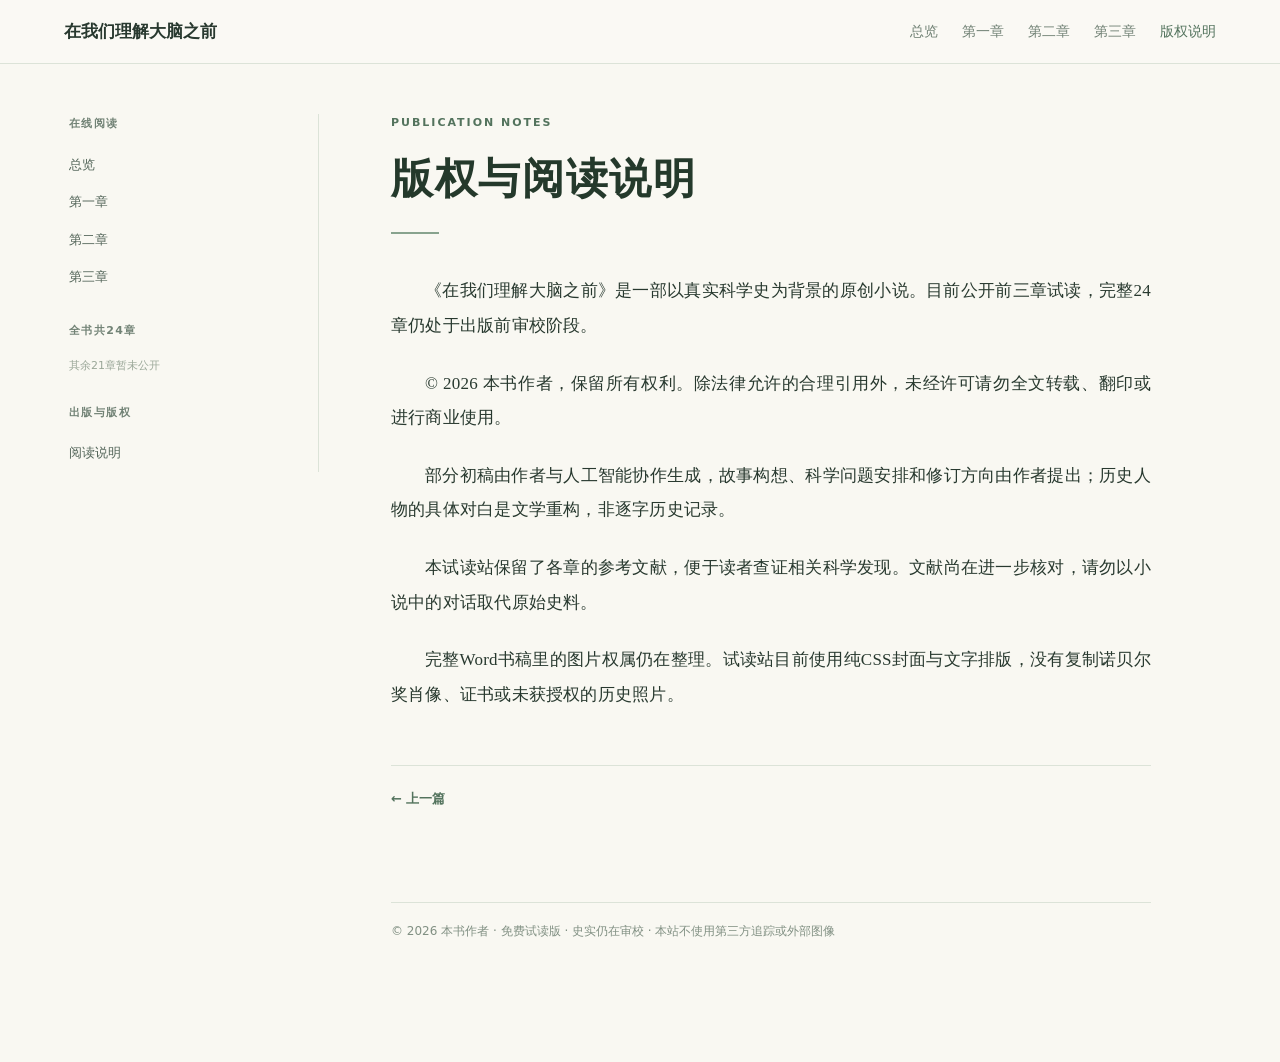
==== docs/brain-novel/about.html @ 2ee78c42 "Publish Quarto brain-novel three-chapter preview site" ====
<!doctype html>
<html lang="zh-CN"><head><meta charset="UTF-8"/><meta name="viewport" content="width=device-width, initial-scale=1"/>
<title>阅读说明 · 在我们理解大脑之前</title><meta name="description" content="一个博士生穿越百年神经科学——以真实科学史为背景的原创小说，前3章免费试读。"/>
<meta name="theme-color" content="#304d3a"/><link rel="stylesheet" href="book.css"/></head>
<body><a class="skip" href="#content">跳转至正文</a><header class="topbar"><div class="topbar-inner">
<a class="brand" href="index.html">在我们理解大脑之前</a><div class="toplinks"><a href="index.html" class="">总览</a><a href="ch01.html" class="">第一章</a><a href="ch02.html" class="">第二章</a><a href="ch03.html" class="">第三章</a><a href="about.html" class="active">版权说明</a></div></div></header>
<div class="layout"><aside class="sidenav" aria-label="试读目录"><div class="nav-label">在线阅读</div><a href="index.html" class="">总览</a><a href="ch01.html" class="">第一章</a><a href="ch02.html" class="">第二章</a><a href="ch03.html" class="">第三章</a><div class="nav-label">全书共24章</div><span class="small">其余21章暂未公开</span><div class="nav-label">出版与版权</div><a href="about.html">阅读说明</a></aside>
<main id="content"><div class="overline">PUBLICATION NOTES</div><h1 class="chapter-name">版权与阅读说明</h1><div class="chapter-rule"></div>
<div class="prose"><p>《在我们理解大脑之前》是一部以真实科学史为背景的原创小说。目前公开前三章试读，完整24章仍处于出版前审校阶段。</p>
<p>© 2026 本书作者，保留所有权利。除法律允许的合理引用外，未经许可请勿全文转载、翻印或进行商业使用。</p>
<p>部分初稿由作者与人工智能协作生成，故事构想、科学问题安排和修订方向由作者提出；历史人物的具体对白是文学重构，非逐字历史记录。</p>
<p>本试读站保留了各章的参考文献，便于读者查证相关科学发现。文献尚在进一步核对，请勿以小说中的对话取代原始史料。</p>
<p>完整Word书稿里的图片权属仍在整理。试读站目前使用纯CSS封面与文字排版，没有复制诺贝尔奖肖像、证书或未获授权的历史照片。</p>
</div><nav class="endnav"><a href="ch03.html">← 上一篇</a><span></span></nav><footer class="footer">© 2026 本书作者 · 免费试读版 · 史实仍在审校 · 本站不使用第三方追踪或外部图像</footer></main></div>
</body></html>
---- docs/brain-novel/book.css ----
/* Dedicated, original site typography—no third-party images, scripts, fonts. */
:root{--ink:#28392f;--muted:#718275;--paper:#f9f8f2;--panel:#fffefa;--line:#dce3d8;--accent:#53735d;--accentlight:#ecf1e8;--sans:"Noto Sans CJK SC","PingFang SC","Microsoft YaHei",system-ui,sans-serif;--serif:"Source Han Serif SC","Noto Serif CJK SC","Songti SC","SimSun",serif}
*{box-sizing:border-box}html{scroll-behavior:smooth}body{margin:0;background:var(--paper);color:var(--ink);font-family:var(--serif);-webkit-font-smoothing:antialiased}
a{color:var(--accent);text-underline-offset:3px}a:hover{color:#243e2b}
.topbar{height:64px;background:rgba(250,249,244,.94);position:sticky;top:0;z-index:9;backdrop-filter:blur(12px);border-bottom:1px solid var(--line);font:14px var(--sans)}
.topbar-inner{max-width:1200px;height:100%;margin:auto;padding:0 24px;display:flex;align-items:center;justify-content:space-between;gap:20px}.brand{font-family:var(--serif);font-weight:700;font-size:17px;text-decoration:none;color:var(--ink);white-space:nowrap}.toplinks{display:flex;align-items:center;gap:24px}.toplinks a{text-decoration:none;color:var(--muted)}.toplinks a.active,.toplinks a:hover{color:var(--accent)}
.layout{max-width:1190px;margin:0 auto;display:grid;grid-template-columns:250px minmax(0,760px);gap:72px;padding:50px 24px 120px}.sidenav{position:sticky;align-self:start;top:112px;max-height:calc(100vh - 140px);overflow:auto;font:13px/1.8 var(--sans);padding-right:16px;border-right:1px solid var(--line)}.nav-label{font-size:11px;font-weight:750;color:var(--muted);letter-spacing:.13em;margin:26px 0 12px}.nav-label:first-child{margin-top:0}.sidenav a{display:block;padding:7px 10px;margin-left:-10px;border-radius:7px;text-decoration:none;color:#526458}.sidenav a.active{color:#30583c;background:var(--accentlight);font-weight:700}.sidenav .disabled{display:block;padding:6px 10px;color:#a6aea4}.sidenav .small{font-size:11px;color:#9aa798}
main{min-width:0}.overline{font:700 11px/1.6 var(--sans);letter-spacing:.18em;color:var(--accent);text-transform:uppercase}.chapter-name{font-size:42px;font-weight:700;line-height:1.4;letter-spacing:.04em;margin:18px 0 12px;color:#24392b}.subtitle{font:15px/1.7 var(--sans);color:#708173;margin-bottom:42px}.chapter-rule{width:48px;height:2px;background:#88a38e;margin:24px 0 40px}.prose{font-size:17px;line-height:2.05;letter-spacing:.013em}.prose p{margin:0 0 1.32em;text-align:justify;text-indent:2em}.prose hr{border:0;margin:44px auto;width:54px;height:1px;background:#8fa494}.prose hr:after{content:'✦';font-size:13px;position:relative;top:-15px;left:21px;background:var(--paper);color:#748d75;padding:0 6px}.footnotes{border-top:1px solid var(--line);padding-top:26px;margin-top:70px}.footnotes h2{font:700 18px var(--sans);margin:0 0 20px}.footnotes p{font:13px/1.85 var(--sans);text-indent:0;margin:0 0 12px;color:#4e6053}.refs{font:12px/1.7 var(--sans);padding-left:0;list-style:none;color:#586b5e}.refs li{margin:0 0 8px;overflow-wrap:anywhere}.footnote-note{font:12px/1.8 var(--sans);color:var(--muted)}.endnav{display:flex;justify-content:space-between;border-top:1px solid var(--line);margin-top:52px;padding:24px 0;gap:12px;font:13px var(--sans)}.endnav a{text-decoration:none;font-weight:600}.footer{border-top:1px solid var(--line);margin-top:70px;padding-top:18px;color:#819083;font:12px/1.8 var(--sans)}
/* Cover intentionally uses CSS geometry, not copied archival art */
.cover{background:#304d3a;min-height:480px;color:#e6ebdd;padding:60px 58px;position:relative;overflow:hidden;border-radius:2px;box-shadow:0 28px 44px rgba(34,60,42,.09);margin:4px 0 44px}.cover:before{content:'';position:absolute;inset:-190px -160px -140px 30%;background:repeating-radial-gradient(circle at 50% 58%,transparent 0 34px,rgba(230,240,225,.07) 35px 36px,transparent 37px 68px);transform:rotate(-19deg)}.cover:after{content:'';position:absolute;left:45%;top:-30%;height:180%;border-left:1px solid rgba(231,241,229,.25);transform:rotate(19deg)}.cover-small{position:relative;z-index:1;font:700 12px var(--sans);letter-spacing:.26em;color:#c5d3bf}.cover-title{position:relative;z-index:1;font-weight:700;letter-spacing:.11em;font-size:clamp(37px,5vw,58px);line-height:1.5;margin:46px 0 26px;max-width:430px}.cover-sub{position:relative;z-index:1;font:15px/2 var(--sans);color:#cdd9c5}.cover-bottom{position:absolute;bottom:54px;left:58px;font:12px var(--sans);letter-spacing:.15em;color:#adc3aa}
.lead{font-size:18px;line-height:2.1;margin:30px 0 35px}.info{background:var(--accentlight);border-left:2px solid #98b09b;padding:17px 20px;font:13px/1.8 var(--sans);color:#516957;margin:28px 0}.section-heading{font:700 19px var(--sans);margin:45px 0 22px}.chapter-teaser{border-bottom:1px solid var(--line);padding:18px 0;display:flex;gap:14px;justify-content:space-between;font:15px var(--sans)}.chapter-teaser a{text-decoration:none;font-weight:650}.chapter-teaser small{display:block;color:var(--muted);margin-top:7px;line-height:1.6}.chip{font:11px var(--sans);color:#517359;background:#e6ede3;border-radius:20px;padding:5px 9px;align-self:center;white-space:nowrap}.chip.locked{background:#f0efe7;color:#8a9188}.skip{position:absolute;left:-9999px}.skip:focus{left:12px;top:12px;padding:12px;background:white;z-index:100}
@media(max-width:920px){.layout{grid-template-columns:1fr;gap:0;padding:34px 26px 80px}.sidenav{display:none}.topbar-inner{padding:0 18px}.chapter-name{font-size:36px}.cover{min-height:440px;padding:48px 38px}.cover-bottom{left:38px}.prose{font-size:16px;line-height:2.05}}
@media(max-width:560px){.topbar{height:58px}.toplinks{gap:12px;font-size:12px}.toplinks a:not(.keep){display:none}.layout{padding:28px 18px 60px}.chapter-name{font-size:30px}.cover{min-height:390px;padding:38px 28px}.cover-title{font-size:37px;margin-top:34px}.cover-bottom{left:28px;bottom:36px}.prose{font-size:16px;line-height:2.02;letter-spacing:0}.chapter-teaser{align-items:center}.subtitle{font-size:13px}}
/* Quarto-generated book styling applied after GitHub Actions rebuild */
#quarto-content p{font-family:var(--serif);line-height:2.04;font-size:1.05rem}#quarto-content h1,#quarto-content h2{font-family:var(--serif)}#quarto-content .page-columns{max-width:1250px}.sidebar{font-family:var(--sans)}.quarto-title-block .title{letter-spacing:.08em}
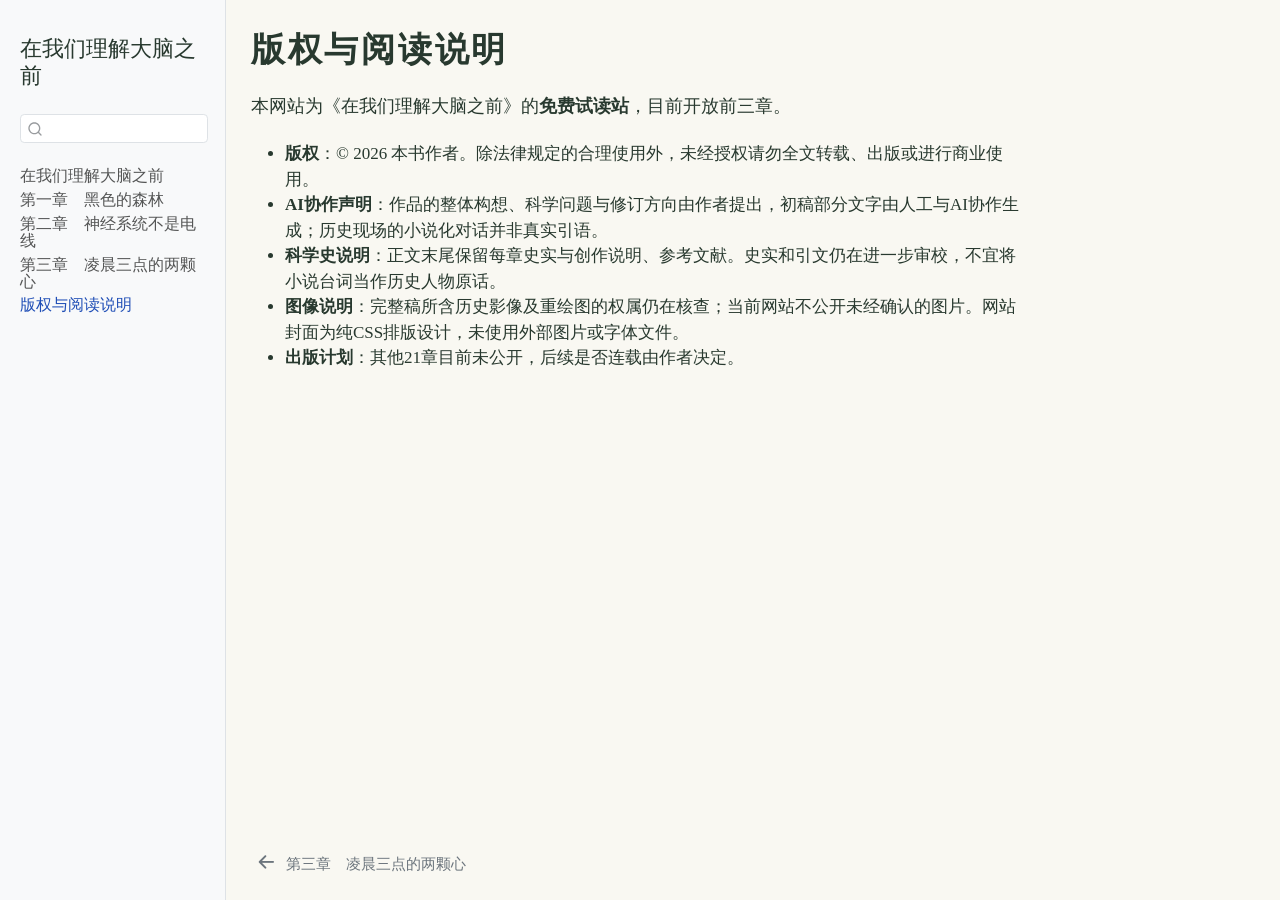
==== commit 34fda54e: "Build Quarto preview of brain novel" ====
--- a/docs/brain-novel/about.html
+++ b/docs/brain-novel/about.html
@@ -1,15 +1,600 @@
-<!doctype html>
-<html lang="zh-CN"><head><meta charset="UTF-8"/><meta name="viewport" content="width=device-width, initial-scale=1"/>
-<title>阅读说明 · 在我们理解大脑之前</title><meta name="description" content="一个博士生穿越百年神经科学——以真实科学史为背景的原创小说，前3章免费试读。"/>
-<meta name="theme-color" content="#304d3a"/><link rel="stylesheet" href="book.css"/></head>
-<body><a class="skip" href="#content">跳转至正文</a><header class="topbar"><div class="topbar-inner">
-<a class="brand" href="index.html">在我们理解大脑之前</a><div class="toplinks"><a href="index.html" class="">总览</a><a href="ch01.html" class="">第一章</a><a href="ch02.html" class="">第二章</a><a href="ch03.html" class="">第三章</a><a href="about.html" class="active">版权说明</a></div></div></header>
-<div class="layout"><aside class="sidenav" aria-label="试读目录"><div class="nav-label">在线阅读</div><a href="index.html" class="">总览</a><a href="ch01.html" class="">第一章</a><a href="ch02.html" class="">第二章</a><a href="ch03.html" class="">第三章</a><div class="nav-label">全书共24章</div><span class="small">其余21章暂未公开</span><div class="nav-label">出版与版权</div><a href="about.html">阅读说明</a></aside>
-<main id="content"><div class="overline">PUBLICATION NOTES</div><h1 class="chapter-name">版权与阅读说明</h1><div class="chapter-rule"></div>
-<div class="prose"><p>《在我们理解大脑之前》是一部以真实科学史为背景的原创小说。目前公开前三章试读，完整24章仍处于出版前审校阶段。</p>
-<p>© 2026 本书作者，保留所有权利。除法律允许的合理引用外，未经许可请勿全文转载、翻印或进行商业使用。</p>
-<p>部分初稿由作者与人工智能协作生成，故事构想、科学问题安排和修订方向由作者提出；历史人物的具体对白是文学重构，非逐字历史记录。</p>
-<p>本试读站保留了各章的参考文献，便于读者查证相关科学发现。文献尚在进一步核对，请勿以小说中的对话取代原始史料。</p>
-<p>完整Word书稿里的图片权属仍在整理。试读站目前使用纯CSS封面与文字排版，没有复制诺贝尔奖肖像、证书或未获授权的历史照片。</p>
-</div><nav class="endnav"><a href="ch03.html">← 上一篇</a><span></span></nav><footer class="footer">© 2026 本书作者 · 免费试读版 · 史实仍在审校 · 本站不使用第三方追踪或外部图像</footer></main></div>
+<!DOCTYPE html>
+<html xmlns="http://www.w3.org/1999/xhtml" lang="zh-Hans" xml:lang="zh-Hans"><head>
+
+<meta charset="utf-8">
+<meta name="generator" content="quarto-1.10.19">
+
+<meta name="viewport" content="width=device-width, initial-scale=1.0, user-scalable=yes">
+
+<meta name="description" content="一部以真实科学史为背景的原创小说。在线开放前三章试读，完整24章尚未公开。">
+
+<title>版权与阅读说明 – 在我们理解大脑之前</title>
+<style>
+/* Default styles provided by pandoc.
+** See https://pandoc.org/MANUAL.html#variables-for-html for config info.
+*/
+span.smallcaps{font-variant: small-caps;}
+div.columns{display: flex; gap: 1.5em;}
+div.column{flex: auto;}
+@media screen {
+div.columns{gap: min(4vw, 1.5em);}
+div.column{overflow-x: auto;}
+}
+div.hanging-indent{margin-left: 1.5em; text-indent: -1.5em;}
+ul.task-list{list-style: none;}
+ul.task-list li input[type="checkbox"] {
+  width: 0.8em;
+  margin: 0 0.8em 0.2em -1em; /* quarto-specific, see https://github.com/quarto-dev/quarto-cli/issues/4556 */ 
+  vertical-align: middle;
+}
+</style>
+
+
+<script src="site_libs/quarto-nav/quarto-nav.js"></script>
+<script src="site_libs/quarto-nav/headroom.min.js"></script>
+<script src="site_libs/clipboard/clipboard.min.js"></script>
+<script src="site_libs/quarto-search/autocomplete.umd.js"></script>
+<script src="site_libs/quarto-search/fuse.min.js"></script>
+<script src="site_libs/quarto-search/quarto-search.js"></script>
+<meta name="quarto:offset" content="./">
+<link href="./ch03.html" rel="prev">
+<script src="site_libs/quarto-html/quarto.js" type="module"></script>
+<script src="site_libs/quarto-html/tabsets/tabsets.js" type="module"></script>
+<script src="site_libs/quarto-html/popper.min.js"></script>
+<script src="site_libs/quarto-html/tippy.umd.min.js"></script>
+<script src="site_libs/quarto-html/anchor.min.js"></script>
+<link href="site_libs/quarto-html/tippy.css" rel="stylesheet">
+<link href="site_libs/quarto-html/quarto-syntax-highlighting-bf27225e3a48a9273f3daa8f8e829971.css" rel="stylesheet" id="quarto-text-highlighting-styles">
+<script src="site_libs/bootstrap/bootstrap.min.js"></script>
+<link href="site_libs/bootstrap/bootstrap-icons.css" rel="stylesheet">
+<link href="site_libs/bootstrap/bootstrap-ec3878898bf37463fae59faabc695f0f.min.css" rel="stylesheet" append-hash="true" id="quarto-bootstrap" data-mode="light">
+<script id="quarto-search-options" type="application/json">{
+  "location": "sidebar",
+  "copy-button": false,
+  "collapse-after": 3,
+  "panel-placement": "start",
+  "type": "textbox",
+  "limit": 50,
+  "keyboard-shortcut": [
+    "f",
+    "/",
+    "s"
+  ],
+  "show-item-context": false,
+  "language": {
+    "search-no-results-text": "没有结果",
+    "search-matching-documents-text": "匹配的文档",
+    "search-copy-link-title": "复制搜索链接",
+    "search-hide-matches-text": "隐藏其它匹配结果",
+    "search-more-match-text": "更多匹配结果",
+    "search-more-matches-text": "更多匹配结果",
+    "search-clear-button-title": "清除",
+    "search-text-placeholder": "",
+    "search-detached-cancel-button-title": "取消",
+    "search-submit-button-title": "提交",
+    "search-label": "搜索"
+  }
+}</script>
+<style>html{ scroll-behavior: smooth; }</style>
+
+
+<link rel="stylesheet" href="book.css">
+</head>
+
+<body class="nav-sidebar docked quarto-light">
+
+<div id="quarto-search-results"></div>
+  <header id="quarto-header" class="headroom fixed-top">
+  <nav class="quarto-secondary-nav">
+    <div class="container-fluid d-flex">
+      <button type="button" class="quarto-btn-toggle btn" data-bs-toggle="collapse" role="button" data-bs-target=".quarto-sidebar-collapse-item" aria-controls="quarto-sidebar" aria-expanded="false" aria-label="展开或折叠侧边栏导航" onclick="if (window.quartoToggleHeadroom) { window.quartoToggleHeadroom(); }">
+        <i class="bi bi-layout-text-sidebar-reverse"></i>
+      </button>
+        <nav class="quarto-page-breadcrumbs" aria-label="breadcrumb"><ol class="breadcrumb"><li class="breadcrumb-item"><a href="./about.html"><span class="chapter-title">版权与阅读说明</span></a></li></ol></nav>
+        <a class="flex-grow-1" role="navigation" data-bs-toggle="collapse" data-bs-target=".quarto-sidebar-collapse-item" aria-controls="quarto-sidebar" aria-expanded="false" aria-label="展开或折叠侧边栏导航" onclick="if (window.quartoToggleHeadroom) { window.quartoToggleHeadroom(); }">      
+        </a>
+      <button type="button" class="btn quarto-search-button" aria-label="搜索" onclick="window.quartoOpenSearch();">
+        <i class="bi bi-search"></i>
+      </button>
+    </div>
+  </nav>
+</header>
+<!-- content -->
+<div id="quarto-content" class="quarto-container page-columns page-rows-contents page-layout-article">
+<!-- sidebar -->
+  <nav id="quarto-sidebar" class="sidebar collapse collapse-horizontal quarto-sidebar-collapse-item sidebar-navigation docked overflow-auto">
+    <div class="pt-lg-2 mt-2 text-left sidebar-header">
+    <div class="sidebar-title mb-0 py-0">
+      <a href="./">在我们理解大脑之前</a> 
+    </div>
+      </div>
+        <div class="mt-2 flex-shrink-0 align-items-center">
+        <div class="sidebar-search">
+        <div id="quarto-search" class="" title="搜索"></div>
+        </div>
+        </div>
+    <div class="sidebar-menu-container"> 
+    <ul class="list-unstyled mt-1">
+        <li class="sidebar-item">
+  <div class="sidebar-item-container"> 
+  <a href="./index.html" class="sidebar-item-text sidebar-link"><span class="chapter-title">在我们理解大脑之前</span></a>
+  </div>
+</li>
+        <li class="sidebar-item">
+  <div class="sidebar-item-container"> 
+  <a href="./ch01.html" class="sidebar-item-text sidebar-link"><span class="chapter-title">第一章　黑色的森林</span></a>
+  </div>
+</li>
+        <li class="sidebar-item">
+  <div class="sidebar-item-container"> 
+  <a href="./ch02.html" class="sidebar-item-text sidebar-link"><span class="chapter-title">第二章　神经系统不是电线</span></a>
+  </div>
+</li>
+        <li class="sidebar-item">
+  <div class="sidebar-item-container"> 
+  <a href="./ch03.html" class="sidebar-item-text sidebar-link"><span class="chapter-title">第三章　凌晨三点的两颗心</span></a>
+  </div>
+</li>
+        <li class="sidebar-item">
+  <div class="sidebar-item-container"> 
+  <a href="./about.html" class="sidebar-item-text sidebar-link active"><span class="chapter-title">版权与阅读说明</span></a>
+  </div>
+</li>
+    </ul>
+    </div>
+</nav>
+<div id="quarto-sidebar-glass" class="quarto-sidebar-collapse-item" data-bs-toggle="collapse" data-bs-target=".quarto-sidebar-collapse-item"></div>
+<!-- margin-sidebar -->
+    <div id="quarto-margin-sidebar" class="sidebar margin-sidebar zindex-bottom">
+        
+    </div>
+<!-- main -->
+<main class="content" id="quarto-document-content">
+
+<header id="title-block-header" class="quarto-title-block default">
+<div class="quarto-title">
+<h1 class="title"><span class="chapter-title">版权与阅读说明</span></h1>
+</div>
+
+
+
+<div class="quarto-title-meta">
+
+    
+  
+    
+  </div>
+  
+
+
+</header>
+
+
+<p>本网站为《在我们理解大脑之前》的<strong>免费试读站</strong>，目前开放前三章。</p>
+<ul>
+<li><strong>版权</strong>：© 2026 本书作者。除法律规定的合理使用外，未经授权请勿全文转载、出版或进行商业使用。</li>
+<li><strong>AI协作声明</strong>：作品的整体构想、科学问题与修订方向由作者提出，初稿部分文字由人工与AI协作生成；历史现场的小说化对话并非真实引语。</li>
+<li><strong>科学史说明</strong>：正文末尾保留每章史实与创作说明、参考文献。史实和引文仍在进一步审校，不宜将小说台词当作历史人物原话。</li>
+<li><strong>图像说明</strong>：完整稿所含历史影像及重绘图的权属仍在核查；当前网站不公开未经确认的图片。网站封面为纯CSS排版设计，未使用外部图片或字体文件。</li>
+<li><strong>出版计划</strong>：其他21章目前未公开，后续是否连载由作者决定。</li>
+</ul>
+
+
+
+</main> <!-- /main -->
+<script id="quarto-html-after-body" type="application/javascript">
+  window.document.addEventListener("DOMContentLoaded", function (event) {
+    const icon = "";
+    const anchorJS = new window.AnchorJS();
+    anchorJS.options = {
+      placement: 'right',
+      icon: icon
+    };
+    anchorJS.add('.anchored');
+    const isCodeAnnotation = (el) => {
+      for (const clz of el.classList) {
+        if (clz.startsWith('code-annotation-')) {                     
+          return true;
+        }
+      }
+      return false;
+    }
+    const onCopySuccess = function(e) {
+      // button target
+      const button = e.trigger;
+      // don't keep focus
+      button.blur();
+      // flash "checked"
+      button.classList.add('code-copy-button-checked');
+      var currentTitle = button.getAttribute("title");
+      button.setAttribute("title", "已复制");
+      let tooltip;
+      if (window.bootstrap) {
+        button.setAttribute("data-bs-toggle", "tooltip");
+        button.setAttribute("data-bs-placement", "left");
+        button.setAttribute("data-bs-title", "已复制");
+        tooltip = new bootstrap.Tooltip(button, 
+          { trigger: "manual", 
+            customClass: "code-copy-button-tooltip",
+            offset: [0, -8]});
+        tooltip.show();    
+      }
+      setTimeout(function() {
+        if (tooltip) {
+          tooltip.hide();
+          button.removeAttribute("data-bs-title");
+          button.removeAttribute("data-bs-toggle");
+          button.removeAttribute("data-bs-placement");
+        }
+        button.setAttribute("title", currentTitle);
+        button.classList.remove('code-copy-button-checked');
+      }, 1000);
+      // clear code selection
+      e.clearSelection();
+    }
+    const getTextToCopy = function(trigger) {
+      const outerScaffold = trigger.parentElement.cloneNode(true);
+      const codeEl = outerScaffold.querySelector('code');
+      for (const childEl of codeEl.children) {
+        if (isCodeAnnotation(childEl)) {
+          childEl.remove();
+        }
+      }
+      return codeEl.innerText;
+    }
+    const clipboard = new window.ClipboardJS('.code-copy-button:not([data-in-quarto-modal])', {
+      text: getTextToCopy
+    });
+    clipboard.on('success', onCopySuccess);
+    if (window.document.getElementById('quarto-embedded-source-code-modal')) {
+      const clipboardModal = new window.ClipboardJS('.code-copy-button[data-in-quarto-modal]', {
+        text: getTextToCopy,
+        container: window.document.getElementById('quarto-embedded-source-code-modal')
+      });
+      clipboardModal.on('success', onCopySuccess);
+    }
+      var localhostRegex = new RegExp(/^(?:http|https):\/\/localhost\:?[0-9]*\//);
+      var mailtoRegex = new RegExp(/^mailto:/);
+        var filterRegex = new RegExp('/' + window.location.host + '/');
+      var isInternal = (href) => {
+          return filterRegex.test(href) || localhostRegex.test(href) || mailtoRegex.test(href);
+      }
+      // Inspect non-navigation links and adorn them if external
+     var links = window.document.querySelectorAll('a[href]:not(.nav-link):not(.navbar-brand):not(.toc-action):not(.sidebar-link):not(.sidebar-item-toggle):not(.pagination-link):not(.no-external):not([aria-hidden]):not(.dropdown-item):not(.quarto-navigation-tool):not(.about-link)');
+      for (var i=0; i<links.length; i++) {
+        const link = links[i];
+        if (!isInternal(link.href)) {
+          // undo the damage that might have been done by quarto-nav.js in the case of
+          // links that we want to consider external
+          if (link.dataset.originalHref !== undefined) {
+            link.href = link.dataset.originalHref;
+          }
+        }
+      }
+    function tippyHover(el, contentFn, onTriggerFn, onUntriggerFn) {
+      const config = {
+        allowHTML: true,
+        maxWidth: 500,
+        delay: 100,
+        arrow: false,
+        appendTo: function(el) {
+            return el.parentElement;
+        },
+        interactive: true,
+        interactiveBorder: 10,
+        theme: 'quarto',
+        placement: 'bottom-start',
+      };
+      if (contentFn) {
+        config.content = contentFn;
+      }
+      if (onTriggerFn) {
+        config.onTrigger = onTriggerFn;
+      }
+      if (onUntriggerFn) {
+        config.onUntrigger = onUntriggerFn;
+      }
+      window.tippy(el, config); 
+    }
+    const noterefs = window.document.querySelectorAll('a[role="doc-noteref"]');
+    for (var i=0; i<noterefs.length; i++) {
+      const ref = noterefs[i];
+      tippyHover(ref, function() {
+        // use id or data attribute instead here
+        let href = ref.getAttribute('data-footnote-href') || ref.getAttribute('href');
+        try { href = new URL(href).hash; } catch {}
+        const id = href.replace(/^#\/?/, "");
+        const note = window.document.getElementById(id);
+        if (note) {
+          return note.innerHTML;
+        } else {
+          return "";
+        }
+      });
+    }
+    const xrefs = window.document.querySelectorAll('a.quarto-xref');
+    const processXRef = (id, note) => {
+      // Strip column container classes
+      const stripColumnClz = (el) => {
+        el.classList.remove("page-full", "page-columns");
+        if (el.children) {
+          for (const child of el.children) {
+            stripColumnClz(child);
+          }
+        }
+      }
+      stripColumnClz(note)
+      if (id === null || id.startsWith('sec-')) {
+        // Special case sections, only their first couple elements
+        const container = document.createElement("div");
+        if (note.children && note.children.length > 2) {
+          container.appendChild(note.children[0].cloneNode(true));
+          for (let i = 1; i < note.children.length; i++) {
+            const child = note.children[i];
+            if (child.tagName === "P" && child.innerText === "") {
+              continue;
+            } else {
+              container.appendChild(child.cloneNode(true));
+              break;
+            }
+          }
+          if (window.Quarto?.typesetMath) {
+            window.Quarto.typesetMath(container);
+          }
+          return container.innerHTML
+        } else {
+          if (window.Quarto?.typesetMath) {
+            window.Quarto.typesetMath(note);
+          }
+          return note.innerHTML;
+        }
+      } else {
+        // Remove any anchor links if they are present
+        const anchorLink = note.querySelector('a.anchorjs-link');
+        if (anchorLink) {
+          anchorLink.remove();
+        }
+        if (window.Quarto?.typesetMath) {
+          window.Quarto.typesetMath(note);
+        }
+        if (note.classList.contains("callout")) {
+          return note.outerHTML;
+        } else {
+          return note.innerHTML;
+        }
+      }
+    }
+    for (var i=0; i<xrefs.length; i++) {
+      const xref = xrefs[i];
+      tippyHover(xref, undefined, function(instance) {
+        instance.disable();
+        let url = xref.getAttribute('href');
+        let hash = undefined; 
+        if (url.startsWith('#')) {
+          hash = url;
+        } else {
+          try { hash = new URL(url).hash; } catch {}
+        }
+        if (hash) {
+          const id = hash.replace(/^#\/?/, "");
+          const note = window.document.getElementById(id);
+          if (note !== null) {
+            try {
+              const html = processXRef(id, note.cloneNode(true));
+              instance.setContent(html);
+            } finally {
+              instance.enable();
+              instance.show();
+            }
+          } else {
+            // See if we can fetch this
+            fetch(url.split('#')[0])
+            .then(res => res.text())
+            .then(html => {
+              const parser = new DOMParser();
+              const htmlDoc = parser.parseFromString(html, "text/html");
+              const note = htmlDoc.getElementById(id);
+              if (note !== null) {
+                const html = processXRef(id, note);
+                instance.setContent(html);
+              } 
+            }).finally(() => {
+              instance.enable();
+              instance.show();
+            });
+          }
+        } else {
+          // See if we can fetch a full url (with no hash to target)
+          // This is a special case and we should probably do some content thinning / targeting
+          fetch(url)
+          .then(res => res.text())
+          .then(html => {
+            const parser = new DOMParser();
+            const htmlDoc = parser.parseFromString(html, "text/html");
+            const note = htmlDoc.querySelector('main.content');
+            if (note !== null) {
+              // This should only happen for chapter cross references
+              // (since there is no id in the URL)
+              // remove the first header
+              if (note.children.length > 0 && note.children[0].tagName === "HEADER") {
+                note.children[0].remove();
+              }
+              const html = processXRef(null, note);
+              instance.setContent(html);
+            } 
+          }).finally(() => {
+            instance.enable();
+            instance.show();
+          });
+        }
+      }, function(instance) {
+      });
+    }
+        let selectedAnnoteEl;
+        const selectorForAnnotation = ( cell, annotation) => {
+          let cellAttr = 'data-code-cell="' + cell + '"';
+          let lineAttr = 'data-code-annotation="' +  annotation + '"';
+          const selector = 'span[' + cellAttr + '][' + lineAttr + ']';
+          return selector;
+        }
+        const selectCodeLines = (annoteEl) => {
+          const doc = window.document;
+          const targetCell = annoteEl.getAttribute("data-target-cell");
+          const targetAnnotation = annoteEl.getAttribute("data-target-annotation");
+          const annoteSpan = window.document.querySelector(selectorForAnnotation(targetCell, targetAnnotation));
+          const lines = annoteSpan.getAttribute("data-code-lines").split(",");
+          const lineIds = lines.map((line) => {
+            return targetCell + "-" + line;
+          })
+          let top = null;
+          let height = null;
+          let parent = null;
+          if (lineIds.length > 0) {
+              //compute the position of the single el (top and bottom and make a div)
+              const el = window.document.getElementById(lineIds[0]);
+              top = el.offsetTop;
+              height = el.offsetHeight;
+              parent = el.parentElement.parentElement;
+            if (lineIds.length > 1) {
+              const lastEl = window.document.getElementById(lineIds[lineIds.length - 1]);
+              const bottom = lastEl.offsetTop + lastEl.offsetHeight;
+              height = bottom - top;
+            }
+            if (top !== null && height !== null && parent !== null) {
+              // cook up a div (if necessary) and position it 
+              let div = window.document.getElementById("code-annotation-line-highlight");
+              if (div === null) {
+                div = window.document.createElement("div");
+                div.setAttribute("id", "code-annotation-line-highlight");
+                div.style.position = 'absolute';
+                parent.appendChild(div);
+              }
+              div.style.top = top - 2 + "px";
+              div.style.height = height + 4 + "px";
+              div.style.left = 0;
+              let gutterDiv = window.document.getElementById("code-annotation-line-highlight-gutter");
+              if (gutterDiv === null) {
+                gutterDiv = window.document.createElement("div");
+                gutterDiv.setAttribute("id", "code-annotation-line-highlight-gutter");
+                gutterDiv.style.position = 'absolute';
+                const codeCell = window.document.getElementById(targetCell);
+                const gutter = codeCell.querySelector('.code-annotation-gutter');
+                gutter.appendChild(gutterDiv);
+              }
+              gutterDiv.style.top = top - 2 + "px";
+              gutterDiv.style.height = height + 4 + "px";
+            }
+            selectedAnnoteEl = annoteEl;
+          }
+        };
+        const unselectCodeLines = () => {
+          const elementsIds = ["code-annotation-line-highlight", "code-annotation-line-highlight-gutter"];
+          elementsIds.forEach((elId) => {
+            const div = window.document.getElementById(elId);
+            if (div) {
+              div.remove();
+            }
+          });
+          selectedAnnoteEl = undefined;
+        };
+          // Handle positioning of the toggle
+      window.addEventListener(
+        "resize",
+        throttle(() => {
+          elRect = undefined;
+          if (selectedAnnoteEl) {
+            selectCodeLines(selectedAnnoteEl);
+          }
+        }, 10)
+      );
+      function throttle(fn, ms) {
+      let throttle = false;
+      let timer;
+        return (...args) => {
+          if(!throttle) { // first call gets through
+              fn.apply(this, args);
+              throttle = true;
+          } else { // all the others get throttled
+              if(timer) clearTimeout(timer); // cancel #2
+              timer = setTimeout(() => {
+                fn.apply(this, args);
+                timer = throttle = false;
+              }, ms);
+          }
+        };
+      }
+        // Attach click handler to the DT
+        const annoteDls = window.document.querySelectorAll('dt[data-target-cell]');
+        for (const annoteDlNode of annoteDls) {
+          annoteDlNode.addEventListener('click', (event) => {
+            const clickedEl = event.target;
+            if (clickedEl !== selectedAnnoteEl) {
+              unselectCodeLines();
+              const activeEl = window.document.querySelector('dt[data-target-cell].code-annotation-active');
+              if (activeEl) {
+                activeEl.classList.remove('code-annotation-active');
+              }
+              selectCodeLines(clickedEl);
+              clickedEl.classList.add('code-annotation-active');
+            } else {
+              // Unselect the line
+              unselectCodeLines();
+              clickedEl.classList.remove('code-annotation-active');
+            }
+          });
+        }
+    const findCites = (el) => {
+      const parentEl = el.parentElement;
+      if (parentEl) {
+        const cites = parentEl.dataset.cites;
+        if (cites) {
+          return {
+            el,
+            cites: cites.split(' ')
+          };
+        } else {
+          return findCites(el.parentElement)
+        }
+      } else {
+        return undefined;
+      }
+    };
+    var bibliorefs = window.document.querySelectorAll('a[role="doc-biblioref"]');
+    for (var i=0; i<bibliorefs.length; i++) {
+      const ref = bibliorefs[i];
+      const citeInfo = findCites(ref);
+      if (citeInfo) {
+        tippyHover(citeInfo.el, function() {
+          var popup = window.document.createElement('div');
+          citeInfo.cites.forEach(function(cite) {
+            var citeDiv = window.document.createElement('div');
+            citeDiv.classList.add('hanging-indent');
+            citeDiv.classList.add('csl-entry');
+            var biblioDiv = window.document.getElementById('ref-' + cite);
+            if (biblioDiv) {
+              citeDiv.innerHTML = biblioDiv.innerHTML;
+            }
+            popup.appendChild(citeDiv);
+          });
+          return popup.innerHTML;
+        });
+      }
+    }
+  });
+  </script>
+<nav class="page-navigation">
+  <div class="nav-page nav-page-previous">
+      <a href="./ch03.html" class="pagination-link" aria-label="第三章　凌晨三点的两颗心">
+        <i class="bi bi-arrow-left-short"></i> <span class="nav-page-text"><span class="chapter-title">第三章　凌晨三点的两颗心</span></span>
+      </a>          
+  </div>
+  <div class="nav-page nav-page-next">
+  </div>
+</nav>
+</div> <!-- /content -->
+
+
+
+
+<script src="site_libs/quarto-html/zenscroll-min.js"></script>
 </body></html>
--- a/docs/brain-novel/site_libs/quarto-html/tippy.css
+++ b/docs/brain-novel/site_libs/quarto-html/tippy.css
@@ -0,0 +1 @@
+.tippy-box[data-animation=fade][data-state=hidden]{opacity:0}[data-tippy-root]{max-width:calc(100vw - 10px)}.tippy-box{position:relative;background-color:#333;color:#fff;border-radius:4px;font-size:14px;line-height:1.4;white-space:normal;outline:0;transition-property:transform,visibility,opacity}.tippy-box[data-placement^=top]>.tippy-arrow{bottom:0}.tippy-box[data-placement^=top]>.tippy-arrow:before{bottom:-7px;left:0;border-width:8px 8px 0;border-top-color:initial;transform-origin:center top}.tippy-box[data-placement^=bottom]>.tippy-arrow{top:0}.tippy-box[data-placement^=bottom]>.tippy-arrow:before{top:-7px;left:0;border-width:0 8px 8px;border-bottom-color:initial;transform-origin:center bottom}.tippy-box[data-placement^=left]>.tippy-arrow{right:0}.tippy-box[data-placement^=left]>.tippy-arrow:before{border-width:8px 0 8px 8px;border-left-color:initial;right:-7px;transform-origin:center left}.tippy-box[data-placement^=right]>.tippy-arrow{left:0}.tippy-box[data-placement^=right]>.tippy-arrow:before{left:-7px;border-width:8px 8px 8px 0;border-right-color:initial;transform-origin:center right}.tippy-box[data-inertia][data-state=visible]{transition-timing-function:cubic-bezier(.54,1.5,.38,1.11)}.tippy-arrow{width:16px;height:16px;color:#333}.tippy-arrow:before{content:"";position:absolute;border-color:transparent;border-style:solid}.tippy-content{position:relative;padding:5px 9px;z-index:1}
--- a/docs/brain-novel/site_libs/quarto-html/quarto-syntax-highlighting-bf27225e3a48a9273f3daa8f8e829971.css
+++ b/docs/brain-novel/site_libs/quarto-html/quarto-syntax-highlighting-bf27225e3a48a9273f3daa8f8e829971.css
@@ -0,0 +1,236 @@
+/* quarto syntax highlight colors */
+:root {
+  --quarto-hl-ot-color: #003B4F;
+  --quarto-hl-at-color: #657422;
+  --quarto-hl-ss-color: #20794D;
+  --quarto-hl-an-color: #5E5E5E;
+  --quarto-hl-fu-color: #4758AB;
+  --quarto-hl-st-color: #20794D;
+  --quarto-hl-cf-color: #003B4F;
+  --quarto-hl-op-color: #5E5E5E;
+  --quarto-hl-er-color: #AD0000;
+  --quarto-hl-bn-color: #AD0000;
+  --quarto-hl-al-color: #AD0000;
+  --quarto-hl-va-color: #111111;
+  --quarto-hl-bu-color: inherit;
+  --quarto-hl-ex-color: inherit;
+  --quarto-hl-pp-color: #AD0000;
+  --quarto-hl-in-color: #5E5E5E;
+  --quarto-hl-vs-color: #20794D;
+  --quarto-hl-wa-color: #5E5E5E;
+  --quarto-hl-do-color: #5E5E5E;
+  --quarto-hl-im-color: #00769E;
+  --quarto-hl-ch-color: #20794D;
+  --quarto-hl-dt-color: #AD0000;
+  --quarto-hl-fl-color: #AD0000;
+  --quarto-hl-co-color: #5E5E5E;
+  --quarto-hl-cv-color: #5E5E5E;
+  --quarto-hl-cn-color: #8f5902;
+  --quarto-hl-sc-color: #5E5E5E;
+  --quarto-hl-dv-color: #AD0000;
+  --quarto-hl-kw-color: #003B4F;
+}
+
+/* other quarto variables */
+:root {
+  --quarto-font-monospace: SFMono-Regular, Menlo, Monaco, Consolas, "Liberation Mono", "Courier New", monospace;
+}
+
+/* syntax highlight based on Pandoc's rules */
+pre > code.sourceCode > span {
+  color: #003B4F;
+}
+
+code.sourceCode > span {
+  color: #003B4F;
+}
+
+div.sourceCode,
+div.sourceCode pre.sourceCode {
+  color: #003B4F;
+}
+
+/* Normal */
+code span {
+  color: #003B4F;
+}
+
+/* Alert */
+code span.al {
+  color: #AD0000;
+  font-style: inherit;
+}
+
+/* Annotation */
+code span.an {
+  color: #5E5E5E;
+  font-style: inherit;
+}
+
+/* Attribute */
+code span.at {
+  color: #657422;
+  font-style: inherit;
+}
+
+/* BaseN */
+code span.bn {
+  color: #AD0000;
+  font-style: inherit;
+}
+
+/* BuiltIn */
+code span.bu {
+  font-style: inherit;
+}
+
+/* ControlFlow */
+code span.cf {
+  color: #003B4F;
+  font-weight: bold;
+  font-style: inherit;
+}
+
+/* Char */
+code span.ch {
+  color: #20794D;
+  font-style: inherit;
+}
+
+/* Constant */
+code span.cn {
+  color: #8f5902;
+  font-style: inherit;
+}
+
+/* Comment */
+code span.co {
+  color: #5E5E5E;
+  font-style: inherit;
+}
+
+/* CommentVar */
+code span.cv {
+  color: #5E5E5E;
+  font-style: italic;
+}
+
+/* Documentation */
+code span.do {
+  color: #5E5E5E;
+  font-style: italic;
+}
+
+/* DataType */
+code span.dt {
+  color: #AD0000;
+  font-style: inherit;
+}
+
+/* DecVal */
+code span.dv {
+  color: #AD0000;
+  font-style: inherit;
+}
+
+/* Error */
+code span.er {
+  color: #AD0000;
+  font-style: inherit;
+}
+
+/* Extension */
+code span.ex {
+  font-style: inherit;
+}
+
+/* Float */
+code span.fl {
+  color: #AD0000;
+  font-style: inherit;
+}
+
+/* Function */
+code span.fu {
+  color: #4758AB;
+  font-style: inherit;
+}
+
+/* Import */
+code span.im {
+  color: #00769E;
+  font-style: inherit;
+}
+
+/* Information */
+code span.in {
+  color: #5E5E5E;
+  font-style: inherit;
+}
+
+/* Keyword */
+code span.kw {
+  color: #003B4F;
+  font-weight: bold;
+  font-style: inherit;
+}
+
+/* Operator */
+code span.op {
+  color: #5E5E5E;
+  font-style: inherit;
+}
+
+/* Other */
+code span.ot {
+  color: #003B4F;
+  font-style: inherit;
+}
+
+/* Preprocessor */
+code span.pp {
+  color: #AD0000;
+  font-style: inherit;
+}
+
+/* SpecialChar */
+code span.sc {
+  color: #5E5E5E;
+  font-style: inherit;
+}
+
+/* SpecialString */
+code span.ss {
+  color: #20794D;
+  font-style: inherit;
+}
+
+/* String */
+code span.st {
+  color: #20794D;
+  font-style: inherit;
+}
+
+/* Variable */
+code span.va {
+  color: #111111;
+  font-style: inherit;
+}
+
+/* VerbatimString */
+code span.vs {
+  color: #20794D;
+  font-style: inherit;
+}
+
+/* Warning */
+code span.wa {
+  color: #5E5E5E;
+  font-style: italic;
+}
+
+.prevent-inlining {
+  content: "</";
+}
+
+/*# sourceMappingURL=8be38f48d34c45af72792cbd699585e7.css.map */
